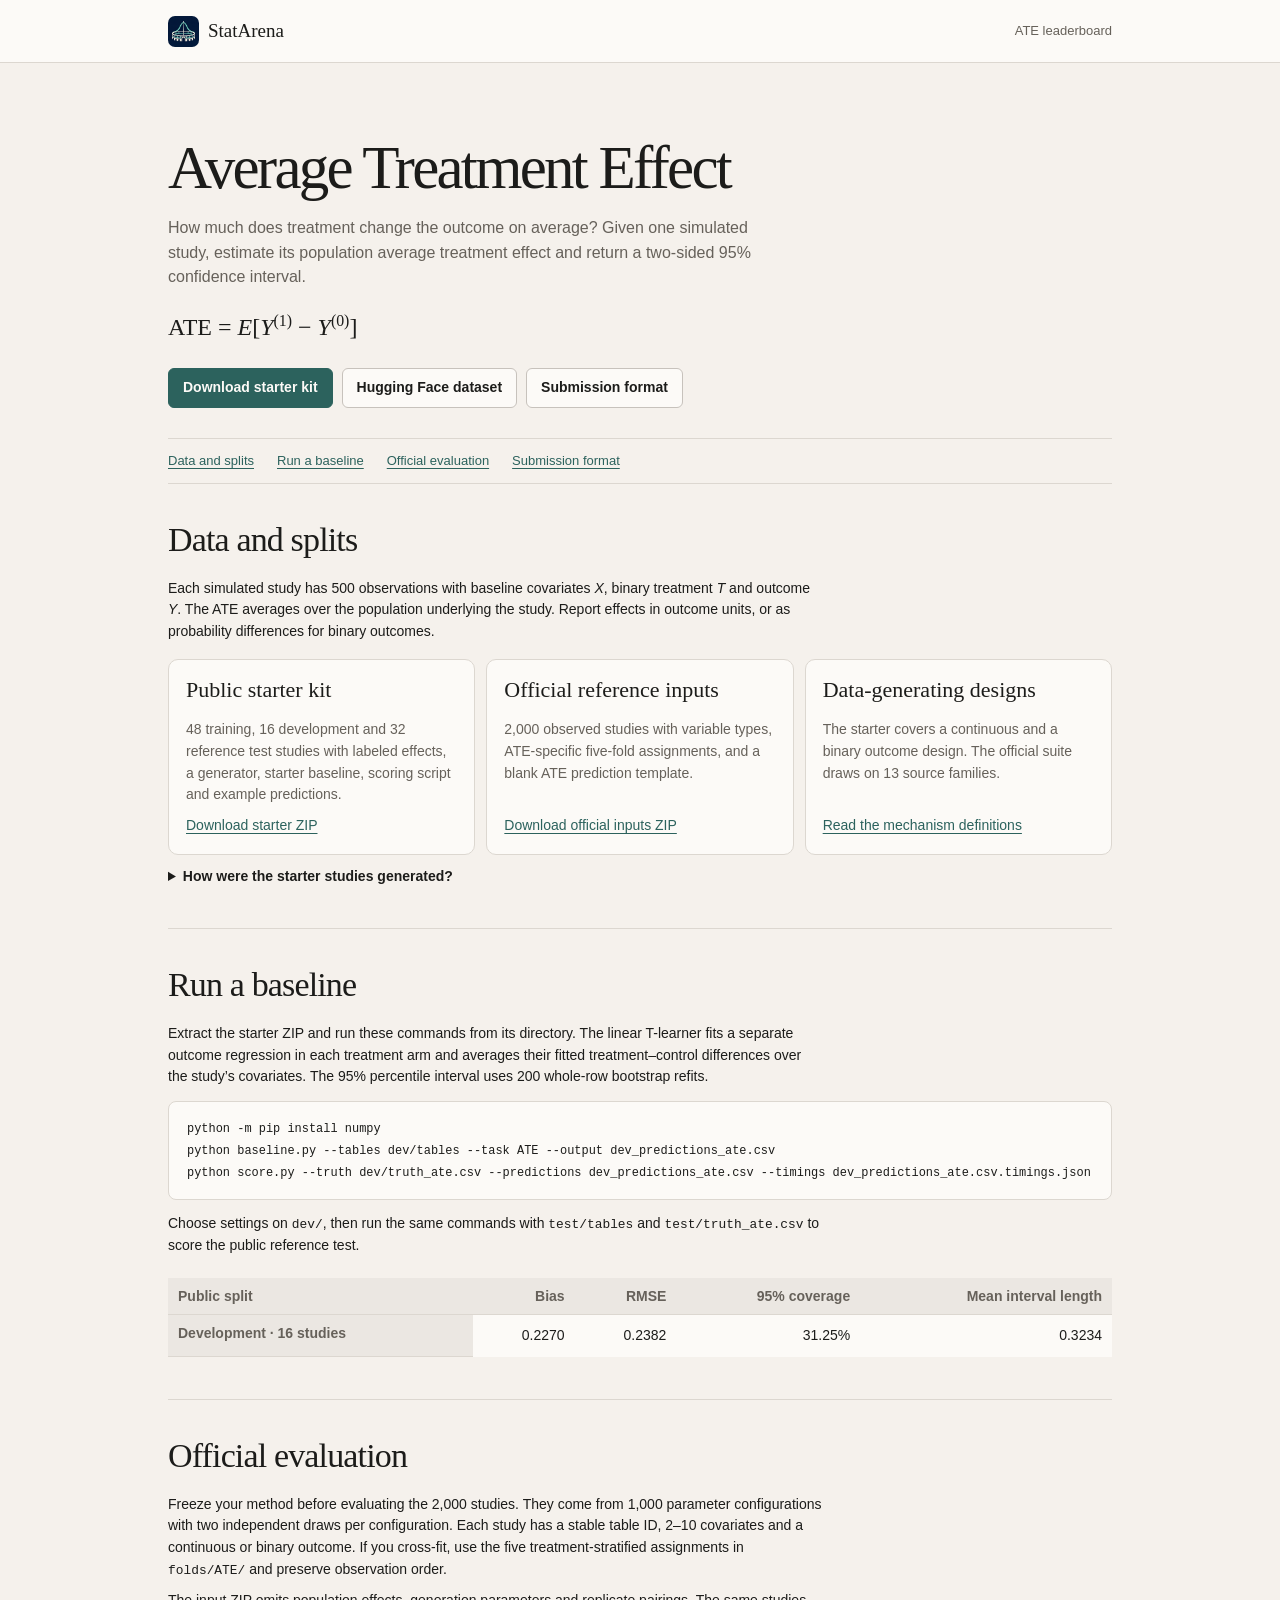
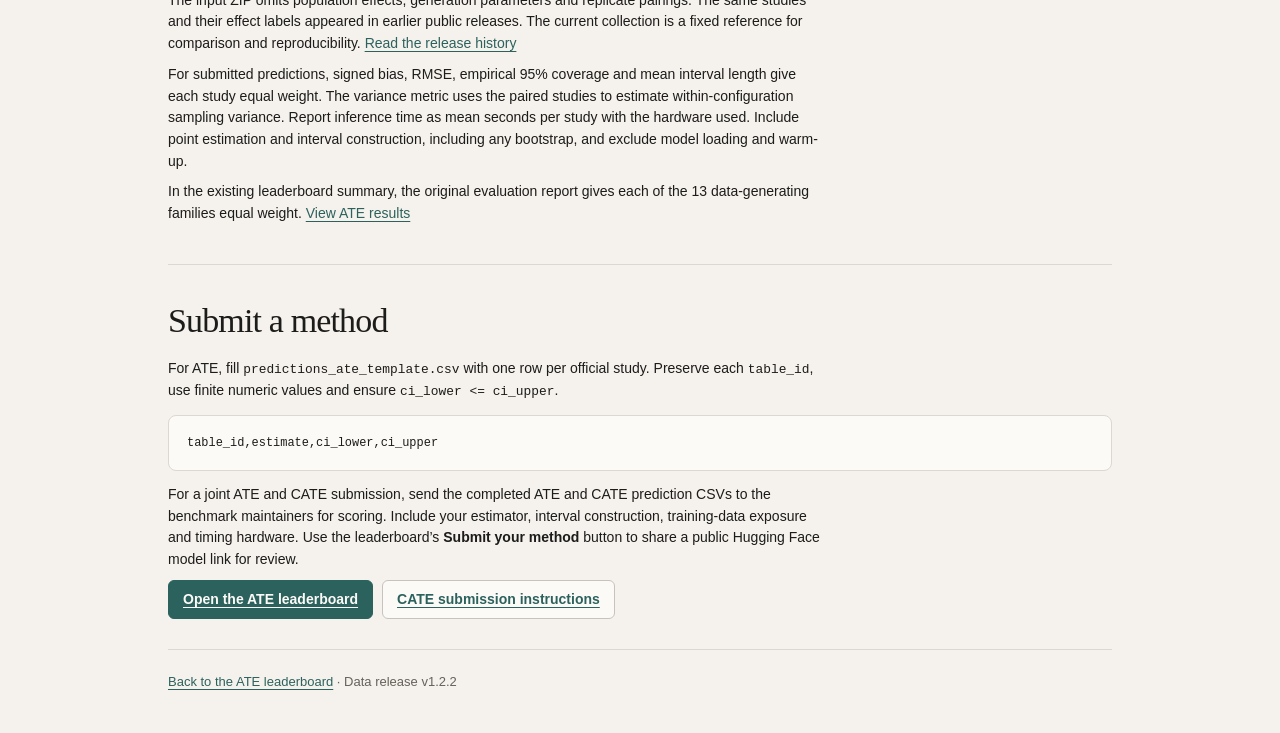
==== ate/index.html @ f017ca14 "Add benchmark cards for five StatArena domains" ====
<!doctype html>
<html lang="en">
<head>
<meta charset="utf-8"><meta name="viewport" content="width=device-width,initial-scale=1">
<meta name="description" content="StatArena benchmark card for Average Treatment Effect estimation. Download the data, run the starter baseline and prepare predictions for review.">
<title>Average Treatment Effect · Benchmark card · StatArena</title>
<link rel="icon" href="../assets/statsarena-logo.webp">
<link rel="stylesheet" href="../assets/site.css"><link rel="stylesheet" href="../mediation/card.css">
<script>try{const t=localStorage.getItem('statsarena-theme-editorial');document.documentElement.dataset.theme=t||(matchMedia('(prefers-color-scheme:dark)').matches?'dark':'light')}catch(e){}</script>
</head>
<body class="track-page">
<header><div class="wrap"><a class="track-brand" href="../"><img src="../assets/statsarena-logo.webp" alt="">StatArena</a><a class="back" href="../#domain=ate">ATE leaderboard</a></div></header>
<main class="wrap">
<section class="track-hero">
<h1>Average Treatment Effect</h1>
<p>How much does treatment change the outcome on average? Given one simulated study, estimate its population average treatment effect and return a two-sided 95% confidence interval.</p>
<span class="target-formula" aria-label="Average treatment effect equals the expected difference between potential outcomes under treatment and control">ATE = <i>E</i>[<i>Y</i><sup>(1)</sup> − <i>Y</i><sup>(0)</sup>]</span>
<div class="track-actions"><a class="primary" href="https://huggingface.co/datasets/fuyao11/StatsInference-Arena-ATE-CATE/resolve/v1.2.2/ate-cate-starter-v1.zip">Download starter kit</a><a href="https://huggingface.co/datasets/fuyao11/StatsInference-Arena-ATE-CATE/tree/v1.2.2">Hugging Face dataset</a><a href="#submit">Submission format</a></div>
</section>
<nav aria-label="Benchmark card sections"><a href="#data">Data and splits</a><a href="#run">Run a baseline</a><a href="#evaluation">Official evaluation</a><a href="#submit">Submission format</a></nav>

<section id="data" class="track-section"><h2>Data and splits</h2>
<p>Each simulated study has 500 observations with baseline covariates <i>X</i>, binary treatment <i>T</i> and outcome <i>Y</i>. The ATE averages over the population underlying the study. Report effects in outcome units, or as probability differences for binary outcomes.</p>
<div class="datasets">
<article><h3>Public starter kit</h3><p>48 training, 16 development and 32 reference test studies with labeled effects, a generator, starter baseline, scoring script and example predictions.</p><a href="https://huggingface.co/datasets/fuyao11/StatsInference-Arena-ATE-CATE/resolve/v1.2.2/ate-cate-starter-v1.zip">Download starter ZIP</a></article>
<article><h3>Official reference inputs</h3><p>2,000 observed studies with variable types, ATE-specific five-fold assignments, and a blank ATE prediction template.</p><a href="https://huggingface.co/datasets/fuyao11/StatsInference-Arena-ATE-CATE/resolve/v1.2.2/ate-cate-official-inputs-v1.zip">Download official inputs ZIP</a></article>
<article><h3>Data-generating designs</h3><p>The starter covers a continuous and a binary outcome design. The official suite draws on 13 source families.</p><a href="https://huggingface.co/datasets/fuyao11/StatsInference-Arena-ATE-CATE/blob/v1.2.2/DGP.md">Read the mechanism definitions</a></article>
</div>
<details><summary>How were the starter studies generated?</summary>
<p>The starter adapts Nie–Wager Setup A and a Benkeser et al. design. Train, development and test use disjoint parameter configurations. Each configuration yields two independently sampled tables and shares a fixed CATE query across the pair.</p>
</details>
</section>

<section id="run" class="track-section"><h2>Run a baseline</h2>
<p>Extract the starter ZIP and run these commands from its directory. The linear T-learner fits a separate outcome regression in each treatment arm and averages their fitted treatment–control differences over the study’s covariates. The 95% percentile interval uses 200 whole-row bootstrap refits.</p>
<pre><code>python -m pip install numpy
python baseline.py --tables dev/tables --task ATE --output dev_predictions_ate.csv
python score.py --truth dev/truth_ate.csv --predictions dev_predictions_ate.csv --timings dev_predictions_ate.csv.timings.json</code></pre>
<p>Choose settings on <code>dev/</code>, then run the same commands with <code>test/tables</code> and <code>test/truth_ate.csv</code> to score the public reference test.</p>
<div class="grid-scroll"><table class="metrics"><caption class="sr-only">Expected starter baseline scores for ATE</caption>
<thead><tr><th scope="col">Public split</th><th scope="col">Bias</th><th scope="col">RMSE</th><th scope="col">95% coverage</th><th scope="col">Mean interval length</th></tr></thead>
<tbody><tr><th scope="row">Development · 16 studies</th><td>0.2270</td><td>0.2382</td><td>31.25%</td><td>0.3234</td></tr></tbody>
</table></div>
</section>

<section id="evaluation" class="track-section"><h2>Official evaluation</h2>
<p>Freeze your method before evaluating the 2,000 studies. They come from 1,000 parameter configurations with two independent draws per configuration. Each study has a stable table ID, 2–10 covariates and a continuous or binary outcome. If you cross-fit, use the five treatment-stratified assignments in <code>folds/ATE/</code> and preserve observation order.</p>
<p>The input ZIP omits population effects, generation parameters and replicate pairings. The same studies and their effect labels appeared in earlier public releases. The current collection is a fixed reference for comparison and reproducibility. <a href="https://huggingface.co/datasets/fuyao11/StatsInference-Arena-ATE-CATE/blob/v1.1/README.md">Read the release history</a></p>
<p>For submitted predictions, signed bias, RMSE, empirical 95% coverage and mean interval length give each study equal weight. The variance metric uses the paired studies to estimate within-configuration sampling variance. Report inference time as mean seconds per study with the hardware used. Include point estimation and interval construction, including any bootstrap, and exclude model loading and warm-up.</p>
<p>In the existing leaderboard summary, the original evaluation report gives each of the 13 data-generating families equal weight. <a href="../#domain=ate">View ATE results</a></p>
</section>

<section id="submit" class="track-section"><h2>Submit a method</h2>
<p>For ATE, fill <code>predictions_ate_template.csv</code> with one row per official study. Preserve each <code>table_id</code>, use finite numeric values and ensure <code>ci_lower &lt;= ci_upper</code>.</p>
<pre><code>table_id,estimate,ci_lower,ci_upper</code></pre>
<p>For a joint ATE and CATE submission, send the completed ATE and CATE prediction CSVs to the benchmark maintainers for scoring. Include your estimator, interval construction, training-data exposure and timing hardware. Use the leaderboard’s <strong>Submit your method</strong> button to share a public Hugging Face model link for review.</p>
<div class="track-actions"><a class="primary" href="../#domain=ate">Open the ATE leaderboard</a><a href="../cate/#submit">CATE submission instructions</a></div>
</section>
<div class="track-foot"><a href="../#domain=ate">Back to the ATE leaderboard</a> · Data release v1.2.2</div>
</main>
</body></html>
---- assets/site.css ----
/* Arena-inspired editorial layout. StatsArena's own logo and benchmark only.
   Type substitutes: Source Serif 4 / Inter / IBM Plex Mono; no licensed Arena fonts redistributed. */
:root{color-scheme:light;--bg:#f5f1ec;--surface:#fcfaf7;--sidebar:#efeae4;--fg:#1c1c1a;--muted:#66615a;--quiet:#8b867e;--line:#dcd7d0;--line-strong:#c7c2bc;--hover:#ebe7e2;--accent:#2c625d;--accent-soft:#e2ece6;--pfn:#267a73;--classical:#a56a28;--yellow:#f2c306;--pfn-soft:#e2ece6;--classical-soft:#f2e6d5;--display:'Source Serif 4',Georgia,'Times New Roman',serif;--body:'Inter','Helvetica Neue',Arial,sans-serif;--mono:'IBM Plex Mono',Consolas,monospace;--sidebar-w:236px}
:root[data-theme=dark]{color-scheme:dark;--bg:#1c1c1a;--surface:#252421;--sidebar:#22211f;--fg:#f5f1ec;--muted:#c7c2bc;--quiet:#aaa49b;--line:#403c38;--line-strong:#66615a;--hover:#35322e;--accent:#80b8aa;--accent-soft:#2d433c;--pfn:#58b6a9;--classical:#e8b776;--pfn-soft:#2d433c;--classical-soft:#453b2c}
*{box-sizing:border-box}html{scroll-behavior:smooth;scroll-padding-top:80px}body{margin:0;background:var(--bg);color:var(--fg);font:14px/1.55 var(--body);-webkit-font-smoothing:antialiased}button,input,select{font:inherit;color:inherit}button,a,input,select{-webkit-tap-highlight-color:transparent}button{cursor:pointer;border:0;background:none}button:disabled{cursor:not-allowed;opacity:.4}a{color:inherit;text-decoration:none}a:hover{text-decoration:underline;text-underline-offset:4px}h1,h2,h3,p{margin:0}h1,h2,h3{font-weight:500}h1,h2{font-family:var(--display)}[hidden]{display:none!important}:focus-visible{outline:2px solid var(--accent);outline-offset:4px}.sr-only{position:absolute;width:1px;height:1px;padding:0;margin:-1px;overflow:hidden;clip:rect(0,0,0,0);white-space:nowrap;border:0}.skip{position:fixed;top:-100px;left:18px;background:var(--fg);color:var(--bg);padding:10px 16px;z-index:200}.skip:focus{top:12px}.muted{color:var(--quiet)}.num{font-family:var(--mono);font-variant-numeric:tabular-nums}.sidebar{position:fixed;inset:0 auto 0 0;width:var(--sidebar-w);z-index:40;background:var(--sidebar);border-right:1px solid var(--line);display:flex;flex-direction:column;overflow-y:auto;padding:24px 16px 16px}.brand{display:flex;align-items:center;gap:10px;padding:0 4px 26px;font-family:var(--display);font-size:26px;font-weight:500;letter-spacing:-1.1px;line-height:1.05}.brand:hover{text-decoration:none}.brand-logo{border-radius:7px;flex-shrink:0;object-fit:contain}.brand small{display:block;font:9px/1.4 var(--body);color:var(--muted);letter-spacing:.05px;margin-top:7px;white-space:nowrap}.side-home{display:flex;align-items:center;gap:10px;border:1px solid var(--line-strong);background:var(--surface);border-radius:6px;padding:11px 12px;margin:0 0 25px;font-size:13px;font-weight:500}.side-home>span{margin-left:auto}.side-home svg{width:17px;height:17px;stroke:currentColor;fill:none;stroke-width:1.5;stroke-linecap:round}.nav-caption{display:flex;justify-content:space-between;padding:0 12px;font:10px var(--mono);letter-spacing:.06em;color:var(--quiet);margin-bottom:13px}.nav-caption>span{color:var(--muted)}#tabs{display:flex;flex-direction:column;gap:3px}.tab{position:relative;text-align:left;display:block;width:100%;padding:10px 12px;font-size:12px;font-weight:450;line-height:1.5;border-radius:5px;transition:background .15s,color .15s}.tab small{display:none}.tab:hover{background:var(--hover)}.tab.on{background:var(--hover);font-weight:600}.tab.on::before{content:'';position:absolute;top:10px;bottom:10px;left:0;width:2px;background:var(--fg)}.sidebar-bottom{margin-top:auto;padding-top:32px}.sidebar-bottom>a{display:flex;justify-content:space-between;font-size:11px;padding:10px 12px;color:var(--muted)}.sidebar-foot{border-top:1px solid var(--line);margin:17px 12px 0;padding-top:13px;display:flex;flex-direction:column;gap:3px;font-size:10px;color:var(--quiet)}.sidebar-foot>span:first-child{font-family:var(--display);font-size:14px;color:var(--fg)}.page{margin-left:var(--sidebar-w)}.topbar{height:62px;border-bottom:1px solid var(--line);display:flex;align-items:center;justify-content:space-between;padding:0 38px;background:var(--bg);gap:14px}.topbar-left{display:flex;gap:12px;align-items:center;font-size:12px}.breadcrumb-sep{color:var(--line-strong)}.topbar-actions{display:flex;gap:18px;align-items:center}.theme-toggle{font-size:21px;padding:5px 8px;color:var(--muted);line-height:1}.share-button{border:1px solid var(--fg);color:var(--bg);background:var(--fg);border-radius:4px;padding:6px 12px;font-size:11px;display:flex;gap:18px}.menu-button{display:none}.content{max-width:1356px;padding:0 38px;margin:auto}.page-heading{display:flex;align-items:center;justify-content:space-between;gap:30px;padding:43px 0 31px}.eyebrow,.section-label{font:10px var(--mono);letter-spacing:.075em;color:var(--quiet)}.page-heading h1{font-size:clamp(37px,3.65vw,52px);font-weight:400;line-height:1.08;letter-spacing:-1.8px;margin:14px 0 18px}.page-heading h1 em{font-weight:400}.page-heading p{font-size:13px;color:var(--muted);line-height:1.8}.scope-stat{border-left:1px solid var(--line-strong);padding:2px 0 2px 25px;flex:0 0 200px}.scope-stat strong{display:block;font:400 52px/1.15 var(--display);letter-spacing:-2px}.scope-stat>span{font:9px/1.9 var(--mono);color:var(--muted);letter-spacing:.04em}.stat-divider{height:1px;width:34px;background:var(--line-strong);margin:15px 0 11px}.release-bar{display:flex;flex-wrap:wrap;align-items:center;gap:8px 12px;border-top:1px solid var(--line);border-bottom:1px solid var(--line);padding:11px 0;font-size:11px;color:var(--muted)}.release-bar strong{font:500 9px var(--mono);letter-spacing:.035em;color:var(--fg)}.release-square{width:7px;height:7px;background:var(--yellow)}.domain-heading{display:flex;align-items:center;justify-content:space-between;gap:20px;padding:29px 0 8px}.domain-heading h2{font-size:32px;font-weight:400;line-height:1.25;letter-spacing:-.8px;margin-top:5px}.domain-heading p{font-size:12px;color:var(--muted);margin-top:7px}.text-link{font-size:11px;white-space:nowrap}.text-link span{margin-left:12px}.suite-info{font-size:10px;color:var(--quiet);display:flex;flex-wrap:wrap;gap:8px 22px}.suite-info b{font-weight:500;color:var(--fg);margin-left:5px}.view-bar{display:flex;align-items:center;gap:14px;margin:19px 0 16px;flex-wrap:wrap}.chips{display:flex;gap:3px;flex-wrap:wrap}.chip{font-size:11px;padding:6px 12px;border:1px solid transparent;border-radius:4px;color:var(--muted);line-height:1.5}.chip:hover{background:var(--hover);color:var(--fg)}.chip.on{background:var(--fg);color:var(--bg);border-color:var(--fg)}.view-note{margin-left:auto;font:9px var(--mono);color:var(--quiet)}#suite-label{font-size:11px;color:var(--muted)}select{border:1px solid var(--line-strong);border-radius:4px;background:var(--surface);padding:5px;max-width:240px}.overview-grid{display:grid;grid-template-columns:1fr 1fr;gap:16px}.card{min-width:0;border:1px solid var(--line);border-radius:6px;background:var(--surface);display:flex;flex-direction:column;padding:17px 19px 12px}.card-head{display:flex;align-items:baseline;justify-content:space-between;gap:10px;flex-wrap:wrap}.card-head h3{font-family:var(--display);font-size:21px;line-height:1.2;font-weight:400;letter-spacing:-.3px}.card-sub{font-size:10px;color:var(--quiet)}.card-body{min-height:141px;display:flex;flex-direction:column;justify-content:center;flex:1}.card-empty{display:flex;flex-direction:column;align-items:center;justify-content:center;text-align:center;padding:22px 10px 19px;min-height:141px}.empty-icon{display:flex;justify-content:center;align-items:center;margin-bottom:11px;color:var(--quiet)}.empty-icon svg{width:23px;height:23px}.card-empty strong{font-weight:450;font-size:12px;color:var(--muted)}.card-empty p{font-size:10px;line-height:1.65;color:var(--quiet);margin-top:5px;max-width:285px}.card-bottom{border-top:1px solid var(--line);padding-top:10px;display:flex;align-items:center;justify-content:space-between;gap:8px;flex-wrap:wrap;font-size:9px;color:var(--quiet)}.card-bottom>a{color:var(--fg);font-size:10px}.legend{display:flex;gap:12px;flex-wrap:wrap}.legend span{display:inline-flex;gap:5px;align-items:center}.legend i{display:inline-block;width:6px;height:6px;border-radius:1px}.id-dot,.pfn-dot{background:var(--pfn)}.ood-dot,.classical-dot{background:var(--classical)}.top-row{display:grid;grid-template-columns:20px 1fr auto;gap:9px;align-items:center;border-bottom:1px solid var(--line);padding:8px 0;font-size:11px}.top-row .rank{font-family:var(--mono);color:var(--quiet);font-size:10px}.split-title{color:var(--muted);font:10px var(--mono);margin:8px 0}.comparison-row{display:grid;grid-template-columns:1fr 90px 90px;gap:10px;border-bottom:1px solid var(--line);padding:8px 0;font-size:11px}.comparison-row>.num{text-align:right}.chart{width:100%;height:auto;display:block}svg text{fill:var(--muted);font:10px var(--mono)}svg .gridl{stroke:var(--line);stroke-width:1}svg .axis{stroke:var(--line-strong);stroke-width:1}.fam{display:inline-block;font-size:8px;padding:1px 5px;border-radius:3px;margin-left:7px;font-weight:500;vertical-align:middle}.fam.pfn{color:var(--pfn);background:var(--pfn-soft)}.fam.classical{color:var(--classical);background:var(--classical-soft)}.tbl-sec{padding:32px 0 26px}.tbl-head{display:flex;align-items:center;justify-content:space-between;gap:15px}.tbl-head h2{font-size:26px;line-height:1.2;letter-spacing:-.6px;margin-top:7px;font-weight:400}.export{border:1px solid var(--line-strong);border-radius:4px;font-size:10px;padding:7px 10px;white-space:nowrap}.table-controls{display:flex;align-items:center;justify-content:space-between;gap:14px;padding:16px 0 12px}.search{border:1px solid var(--line);background:var(--surface);border-radius:4px;padding:6px 9px;display:flex;align-items:center;gap:8px;max-width:200px}.search svg{width:13px;height:13px;stroke:var(--quiet);fill:none;stroke-width:1.5}.search input{font-size:11px;border:0;outline:none;min-width:0;width:145px;background:none}.search:focus-within{border-color:var(--accent)}.tbl-wrap{border:1px solid var(--line);border-radius:5px;overflow:auto;background:var(--surface)}table{border-collapse:collapse;width:100%;min-width:820px}th,td{padding:13px 14px;text-align:left;white-space:nowrap;border-bottom:1px solid var(--line);font-size:11px}th{background:var(--hover);font:500 10px var(--body);color:var(--muted)}th button{padding:0;color:inherit;text-align:inherit;font:inherit}th.sorted{color:var(--fg)}th .arrow{margin-left:6px}.r{text-align:right}td.num{font-size:10px}tbody tr:last-child td{border-bottom:0}tbody tr:hover{background:var(--bg)}.row-pending{color:var(--quiet)}.row-pending td{height:63px}.group-tag{font:9px var(--mono);border:1px solid var(--line);border-radius:3px;padding:3px 6px}.group-tag.id{color:var(--pfn)}.group-tag.ood{color:var(--classical)}.mname{font-weight:500}.org{display:block;font-size:9px;color:var(--quiet);margin-top:3px}.table-note{font-size:10px;color:var(--muted);margin-top:12px;max-width:90ch}.registry-row{display:flex;gap:12px;flex-wrap:wrap;align-items:center;font-size:10px;margin-top:13px}.registry-row span{color:var(--quiet)}.registry-row a{text-decoration:underline;text-underline-offset:3px}.swipe-hint{display:none}.method{padding:31px 0;border-top:1px solid var(--line)}.method-heading h2{font-size:29px;font-weight:400;letter-spacing:-.7px;margin:7px 0}.method-heading>p{font-size:12px;color:var(--muted)}.method-grid{display:grid;grid-template-columns:repeat(3,1fr);gap:27px;margin-top:24px}.method-grid article{border-left:1px solid var(--line-strong);padding-left:16px}.method-no{font:10px var(--mono);color:var(--quiet)}.method h3{font-size:13px;font-weight:500;margin:8px 0}.method article p{font-size:11px;line-height:1.8;color:var(--muted)}footer{display:flex;align-items:center;justify-content:space-between;gap:15px;border-top:1px solid var(--line);padding:21px 0 28px;font-size:10px;color:var(--muted)}.footer-brand{display:flex;align-items:center;gap:8px;font:17px var(--display);color:var(--fg)}.footer-brand img{border-radius:4px}.toast{position:fixed;bottom:25px;left:50%;transform:translateX(-50%);padding:12px 20px;background:var(--fg);color:var(--bg);border-radius:5px;max-width:90vw;z-index:100;font-size:12px}.scrim{position:fixed;inset:0;background:#0007;z-index:45}.noscript{margin:24px 24px 24px calc(var(--sidebar-w) + 24px);padding:20px;border:1px solid var(--line)}
@media(min-width:1700px){.content{padding:0 55px}.page-heading{padding-top:55px}.page-heading h1{font-size:58px}.card-body,.card-empty{min-height:167px}}
@media(max-width:1100px){:root{--sidebar-w:212px}.sidebar{padding-inline:12px}.content{padding:0 25px}.topbar{padding:0 25px}.scope-stat{flex-basis:155px;padding-left:20px}.page-heading h1{font-size:41px}.brand{font-size:24px}.brand-logo{width:37px;height:37px}.brand small{font-size:8px}.card-head h3{font-size:19px}.card{padding:15px 15px 11px}.card-bottom{font-size:8px}}
@media(max-width:860px){:root{--sidebar-w:236px}.sidebar{transform:translateX(-100%);transition:transform .18s ease;z-index:50;padding:22px 16px}.sidebar.open{transform:translateX(0)}.page{margin-left:0}.menu-button{display:block;font-size:17px;padding:5px 8px 5px 0}.topbar{padding:0 22px;height:58px}.content{padding:0 22px}.topbar-left{font-size:11px;gap:9px}.topbar-actions{gap:9px}.page-heading{padding:29px 0 24px}.page-heading h1{font-size:43px}.scope-stat{flex-basis:155px}.swipe-hint{display:block;font-size:9px;color:var(--quiet);margin:0 0 9px}.noscript{margin:20px}.brand{font-size:26px}.brand-logo{width:42px;height:42px}.brand small{font-size:9px}}
@media(max-width:560px){.content{padding:0 17px}.topbar{padding:0 17px}.topbar-left>.muted,.breadcrumb-sep{display:none}.page-heading{display:block}.page-heading h1{font-size:38px;letter-spacing:-1.4px;line-height:1.12;margin-top:12px}.page-heading p{font-size:12px}.desktop-break{display:none}.scope-stat{display:none}.eyebrow,.section-label{font-size:9px}.release-bar{gap:6px 9px;font-size:10px}.release-bar #release-description{width:100%;padding-left:16px}.domain-heading{padding-top:24px;align-items:flex-start}.domain-heading h2{font-size:28px}.domain-heading p{font-size:11px}.text-link{font-size:10px;margin-top:20px}.suite-info{font-size:9px}.overview-grid{grid-template-columns:1fr;gap:12px}.card{padding:17px 17px 12px}.card-body,.card-empty{min-height:132px}.card-head h3{font-size:21px}.card-bottom{font-size:9px}.view-bar{gap:9px}.view-note{font-size:8px}.table-controls{flex-wrap:wrap;gap:10px}.search{max-width:none;width:100%}.search input{width:100%}.tbl-head h2{font-size:24px}.method-grid{grid-template-columns:1fr;gap:20px}.method article p{font-size:12px}.method-heading h2{font-size:28px}footer{flex-wrap:wrap;font-size:9px}footer>span{display:none}}
@media(prefers-reduced-motion:reduce){html{scroll-behavior:auto}*{transition:none!important}}
@media print{.sidebar,.topbar,.view-bar,.table-controls,.export,.scrim{display:none!important}.page{margin:0}.content{max-width:none}.card{break-inside:avoid}body{color:#1c1c1a;background:#fff}.tbl-wrap{overflow:visible}}
---- mediation/card.css ----
.track-page{--max:1040px;margin:0;background:var(--bg);color:var(--fg)}
.track-page .wrap{max-width:var(--max);margin:auto;padding:0 clamp(18px,4vw,48px)}
.track-page header{border-bottom:1px solid var(--line);background:var(--surface)}
.track-page header .wrap{min-height:62px;display:flex;align-items:center;justify-content:space-between;gap:16px}
.track-brand{display:inline-flex;align-items:center;gap:9px;font:500 19px/1.15 var(--display)}
.track-brand img{width:31px;height:31px;border-radius:7px}
.track-page .back{color:var(--muted);font-size:13px}
.track-hero{padding:clamp(38px,6vw,74px) 0 30px}
.track-hero h1{font:500 clamp(36px,6vw,61px)/1.03 var(--display);letter-spacing:-.045em}
.track-hero>p{max-width:68ch;color:var(--muted);font-size:16px;margin:16px 0 19px}
.target-formula{font:24px/1.5 Georgia,serif;display:block;margin:0 0 23px;overflow-wrap:anywhere}
.target-formula sup{font-size:.66em}
.track-actions{display:flex;flex-wrap:wrap;gap:9px;align-items:center}
.track-actions a{border:1px solid var(--line-strong);background:var(--surface);border-radius:6px;padding:8px 14px;font-weight:600}
.track-actions a.primary{background:var(--accent);border-color:var(--accent);color:var(--surface)}
.track-page nav{border-top:1px solid var(--line);border-bottom:1px solid var(--line);display:flex;flex-wrap:wrap;gap:4px 23px;padding:12px 0;font-size:13px}
.track-page nav a,.track-section a,.track-foot a{color:var(--accent);text-decoration:underline;text-underline-offset:3px}
.track-section{padding:30px 0;border-bottom:1px solid var(--line)}
.track-section h2{font-size:clamp(26px,3.5vw,34px);letter-spacing:-.025em;margin-bottom:11px}
.track-section p{max-width:84ch;margin:9px 0}
.track-section h3{font:600 17px/1.35 var(--body);margin:18px 0 6px}
.track-section .datasets{display:grid;grid-template-columns:repeat(3,minmax(0,1fr));gap:11px;margin-top:16px}
.datasets article{background:var(--surface);border:1px solid var(--line);border-radius:10px;padding:17px;display:flex;flex-direction:column;align-items:flex-start}
.datasets h3{margin:0 0 7px;font:500 22px/1.2 var(--display)}
.datasets p{color:var(--muted);font-size:14px;flex:1}.datasets .bytes{font:12px var(--mono);color:var(--quiet);margin-top:5px}
.track-page details{padding:11px 0}.track-page summary{cursor:pointer;font-weight:600}
.track-page ul{margin:8px 0;padding-left:22px}
.track-page li{margin:4px 0}
.track-page pre{padding:16px 18px;border:1px solid var(--line);border-radius:8px;background:var(--surface);overflow-x:auto;font:13px/1.65 var(--mono)}
.track-page code{font-family:var(--mono);font-size:.92em}
.track-page .grid-scroll{overflow-x:auto}
.track-page table{width:100%;min-width:0;border-collapse:collapse;margin:12px 0;background:var(--surface);font-size:14px}
.track-page th,.track-page td{text-align:left;padding:10px;border-bottom:1px solid var(--line);vertical-align:top;white-space:normal;font-size:inherit}
.track-page th{font-weight:600;background:var(--hover)}
.track-page .metrics td:not(:first-child),.track-page .metrics th:not(:first-child){text-align:right}
.track-page .metrics td:not(:first-child){white-space:nowrap}
.study-preview .grid-scroll{max-width:32rem}
.track-page .study-preview table{min-width:25rem;font-variant-numeric:tabular-nums}
.study-preview caption{text-align:left;color:var(--muted);margin-bottom:.4rem}
.track-page .study-preview th,.track-page .study-preview td{text-align:right}
.track-foot{padding:22px 0 42px;color:var(--muted);font-size:13px}
@media(max-width:720px){.track-section .datasets{grid-template-columns:minmax(0,1fr)}.track-section{padding:22px 0}.track-brand{font-size:16px}.track-brand img{width:27px;height:27px}.target-formula{font-size:20px}.track-page table{font-size:13px}.track-page header .wrap{min-height:55px}}
@media(max-width:480px){.track-page th,.track-page td{padding:8px 5px}}
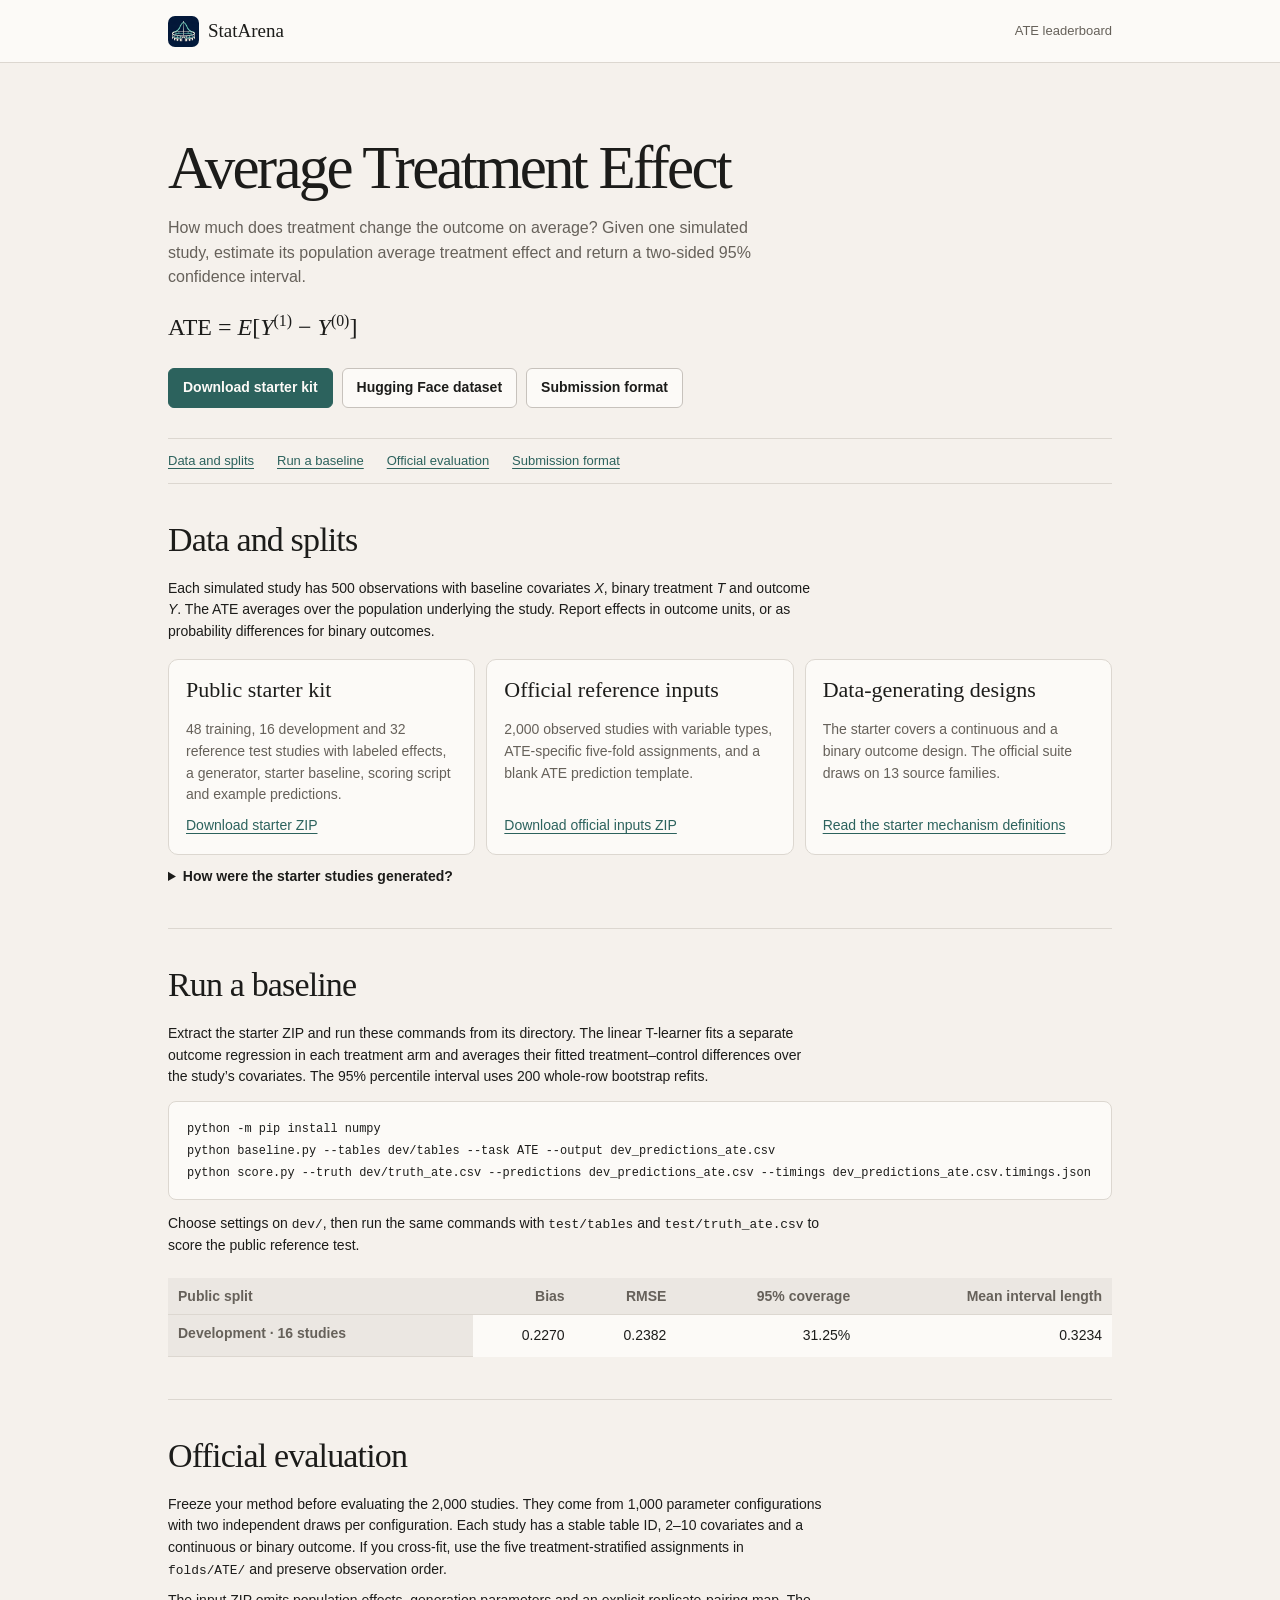
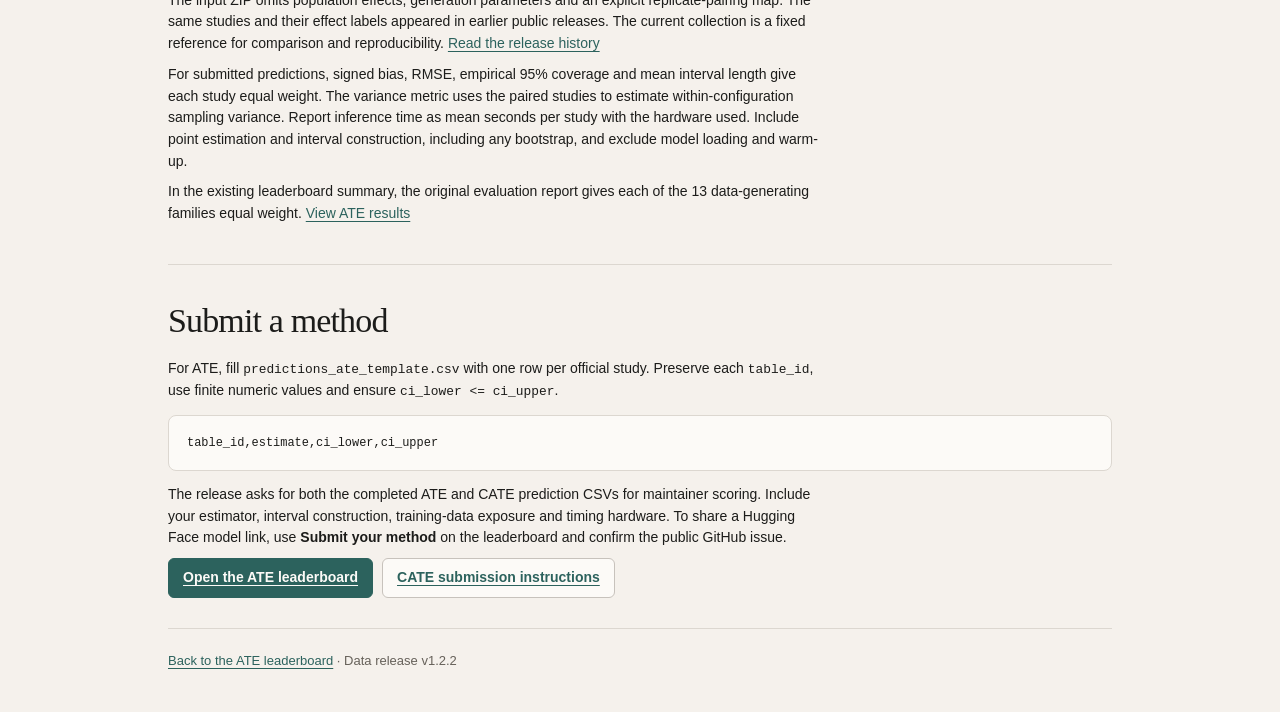
==== commit 16e37d24: "Clarify benchmark card protocols and IV release details" ====
--- a/ate/index.html
+++ b/ate/index.html
@@ -24,7 +24,7 @@
 <div class="datasets">
 <article><h3>Public starter kit</h3><p>48 training, 16 development and 32 reference test studies with labeled effects, a generator, starter baseline, scoring script and example predictions.</p><a href="https://huggingface.co/datasets/fuyao11/StatsInference-Arena-ATE-CATE/resolve/v1.2.2/ate-cate-starter-v1.zip">Download starter ZIP</a></article>
 <article><h3>Official reference inputs</h3><p>2,000 observed studies with variable types, ATE-specific five-fold assignments, and a blank ATE prediction template.</p><a href="https://huggingface.co/datasets/fuyao11/StatsInference-Arena-ATE-CATE/resolve/v1.2.2/ate-cate-official-inputs-v1.zip">Download official inputs ZIP</a></article>
-<article><h3>Data-generating designs</h3><p>The starter covers a continuous and a binary outcome design. The official suite draws on 13 source families.</p><a href="https://huggingface.co/datasets/fuyao11/StatsInference-Arena-ATE-CATE/blob/v1.2.2/DGP.md">Read the mechanism definitions</a></article>
+<article><h3>Data-generating designs</h3><p>The starter covers a continuous and a binary outcome design. The official suite draws on 13 source families.</p><a href="https://huggingface.co/datasets/fuyao11/StatsInference-Arena-ATE-CATE/blob/v1.2.2/DGP.md">Read the starter mechanism definitions</a></article>
 </div>
 <details><summary>How were the starter studies generated?</summary>
 <p>The starter adapts Nie–Wager Setup A and a Benkeser et al. design. Train, development and test use disjoint parameter configurations. Each configuration yields two independently sampled tables and shares a fixed CATE query across the pair.</p>
@@ -45,7 +45,7 @@
 
 <section id="evaluation" class="track-section"><h2>Official evaluation</h2>
 <p>Freeze your method before evaluating the 2,000 studies. They come from 1,000 parameter configurations with two independent draws per configuration. Each study has a stable table ID, 2–10 covariates and a continuous or binary outcome. If you cross-fit, use the five treatment-stratified assignments in <code>folds/ATE/</code> and preserve observation order.</p>
-<p>The input ZIP omits population effects, generation parameters and replicate pairings. The same studies and their effect labels appeared in earlier public releases. The current collection is a fixed reference for comparison and reproducibility. <a href="https://huggingface.co/datasets/fuyao11/StatsInference-Arena-ATE-CATE/blob/v1.1/README.md">Read the release history</a></p>
+<p>The input ZIP omits population effects, generation parameters and an explicit replicate-pairing map. The same studies and their effect labels appeared in earlier public releases. The current collection is a fixed reference for comparison and reproducibility. <a href="https://huggingface.co/datasets/fuyao11/StatsInference-Arena-ATE-CATE/blob/v1.1/README.md">Read the release history</a></p>
 <p>For submitted predictions, signed bias, RMSE, empirical 95% coverage and mean interval length give each study equal weight. The variance metric uses the paired studies to estimate within-configuration sampling variance. Report inference time as mean seconds per study with the hardware used. Include point estimation and interval construction, including any bootstrap, and exclude model loading and warm-up.</p>
 <p>In the existing leaderboard summary, the original evaluation report gives each of the 13 data-generating families equal weight. <a href="../#domain=ate">View ATE results</a></p>
 </section>
@@ -53,7 +53,7 @@
 <section id="submit" class="track-section"><h2>Submit a method</h2>
 <p>For ATE, fill <code>predictions_ate_template.csv</code> with one row per official study. Preserve each <code>table_id</code>, use finite numeric values and ensure <code>ci_lower &lt;= ci_upper</code>.</p>
 <pre><code>table_id,estimate,ci_lower,ci_upper</code></pre>
-<p>For a joint ATE and CATE submission, send the completed ATE and CATE prediction CSVs to the benchmark maintainers for scoring. Include your estimator, interval construction, training-data exposure and timing hardware. Use the leaderboard’s <strong>Submit your method</strong> button to share a public Hugging Face model link for review.</p>
+<p>The release asks for both the completed ATE and CATE prediction CSVs for maintainer scoring. Include your estimator, interval construction, training-data exposure and timing hardware. To share a Hugging Face model link, use <strong>Submit your method</strong> on the leaderboard and confirm the public GitHub issue.</p>
 <div class="track-actions"><a class="primary" href="../#domain=ate">Open the ATE leaderboard</a><a href="../cate/#submit">CATE submission instructions</a></div>
 </section>
 <div class="track-foot"><a href="../#domain=ate">Back to the ATE leaderboard</a> · Data release v1.2.2</div>
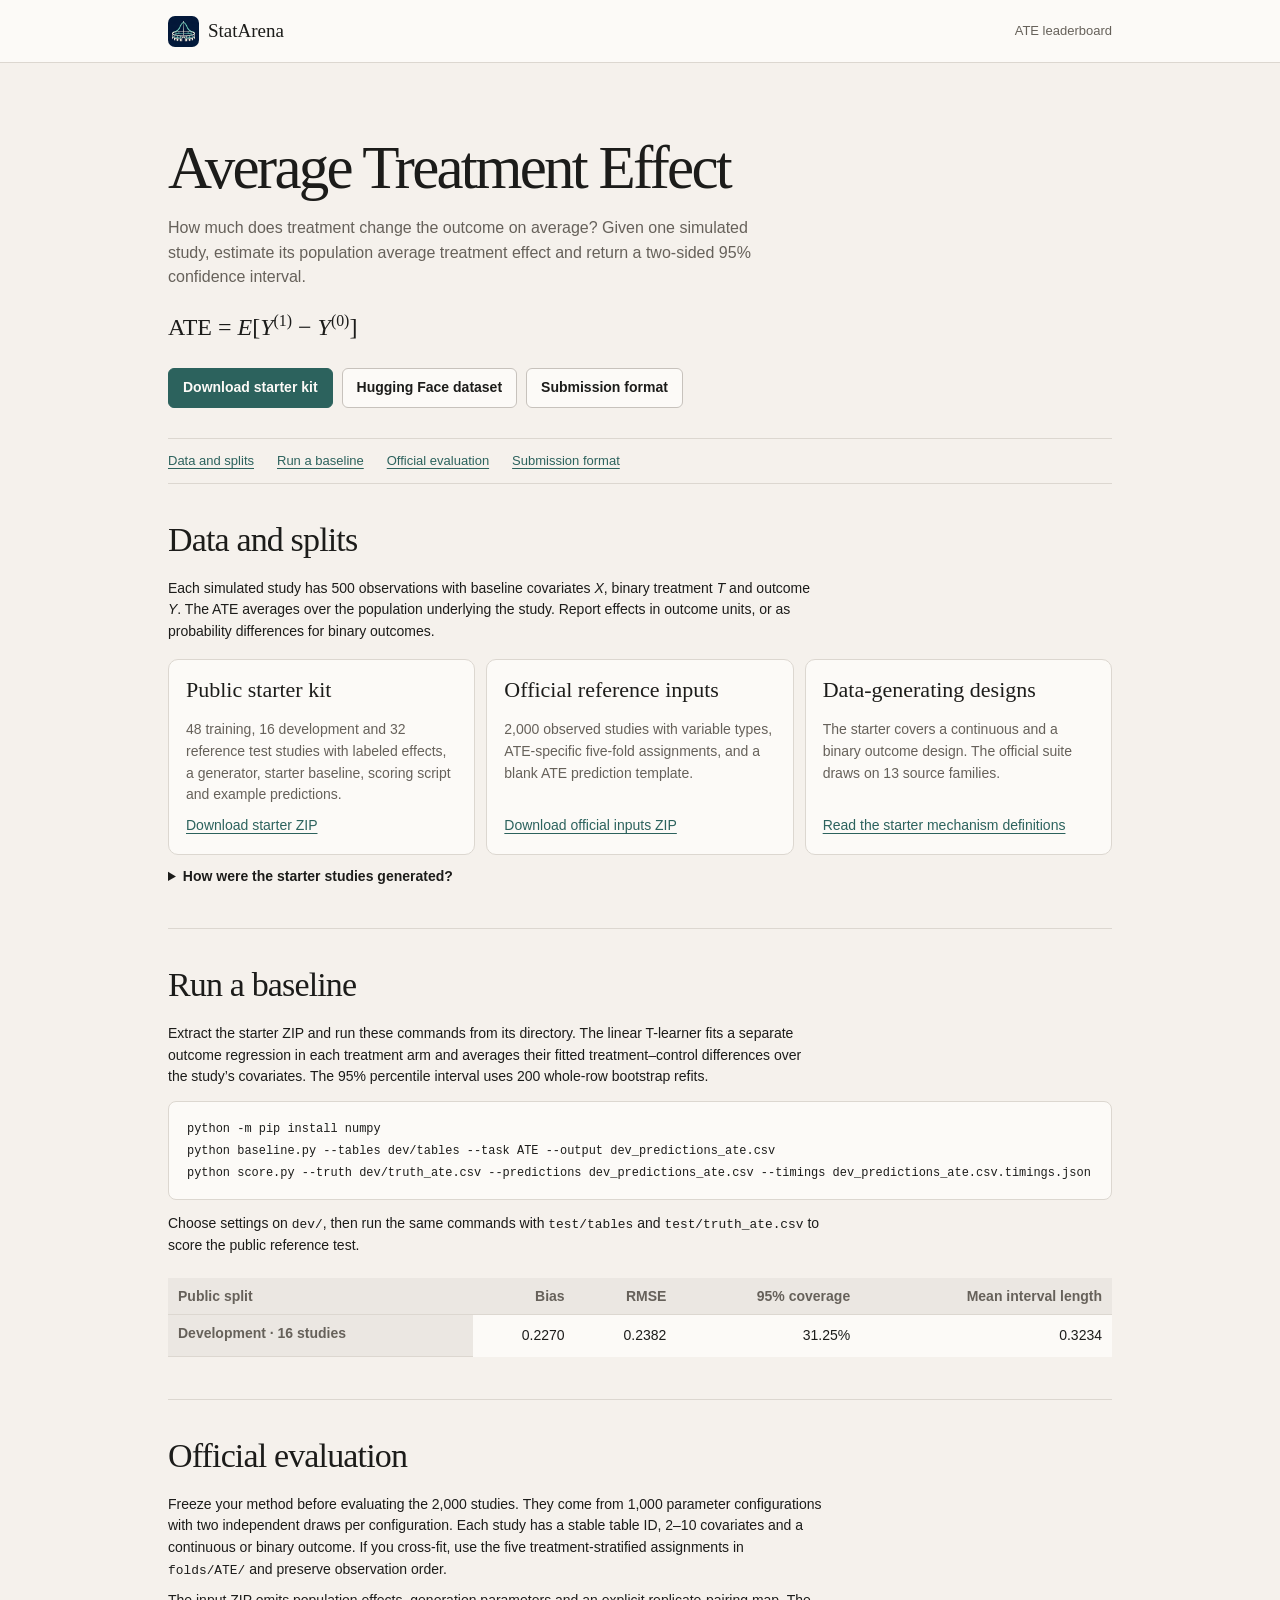
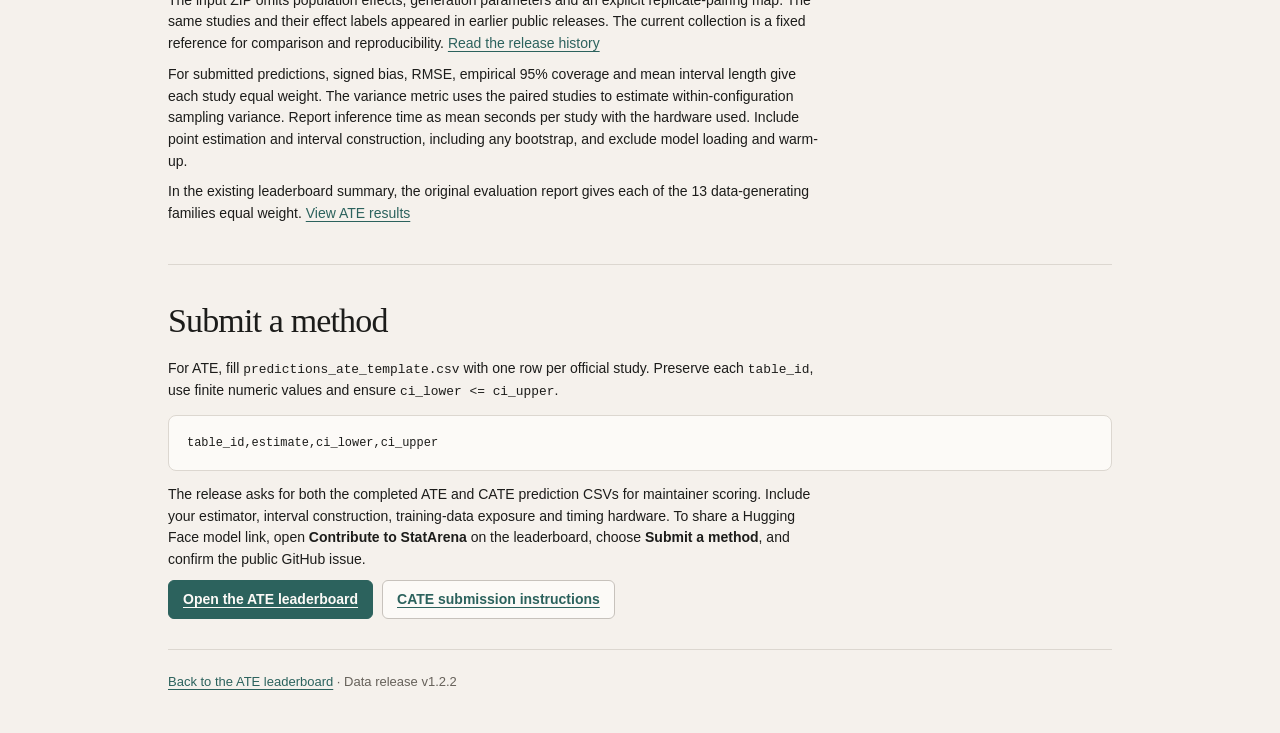
==== commit d764b178: "Add a unified Contribute to StatArena entry point" ====
--- a/ate/index.html
+++ b/ate/index.html
@@ -53,7 +53,7 @@
 <section id="submit" class="track-section"><h2>Submit a method</h2>
 <p>For ATE, fill <code>predictions_ate_template.csv</code> with one row per official study. Preserve each <code>table_id</code>, use finite numeric values and ensure <code>ci_lower &lt;= ci_upper</code>.</p>
 <pre><code>table_id,estimate,ci_lower,ci_upper</code></pre>
-<p>The release asks for both the completed ATE and CATE prediction CSVs for maintainer scoring. Include your estimator, interval construction, training-data exposure and timing hardware. To share a Hugging Face model link, use <strong>Submit your method</strong> on the leaderboard and confirm the public GitHub issue.</p>
+<p>The release asks for both the completed ATE and CATE prediction CSVs for maintainer scoring. Include your estimator, interval construction, training-data exposure and timing hardware. To share a Hugging Face model link, open <strong>Contribute to StatArena</strong> on the leaderboard, choose <strong>Submit a method</strong>, and confirm the public GitHub issue.</p>
 <div class="track-actions"><a class="primary" href="../#domain=ate">Open the ATE leaderboard</a><a href="../cate/#submit">CATE submission instructions</a></div>
 </section>
 <div class="track-foot"><a href="../#domain=ate">Back to the ATE leaderboard</a> · Data release v1.2.2</div>
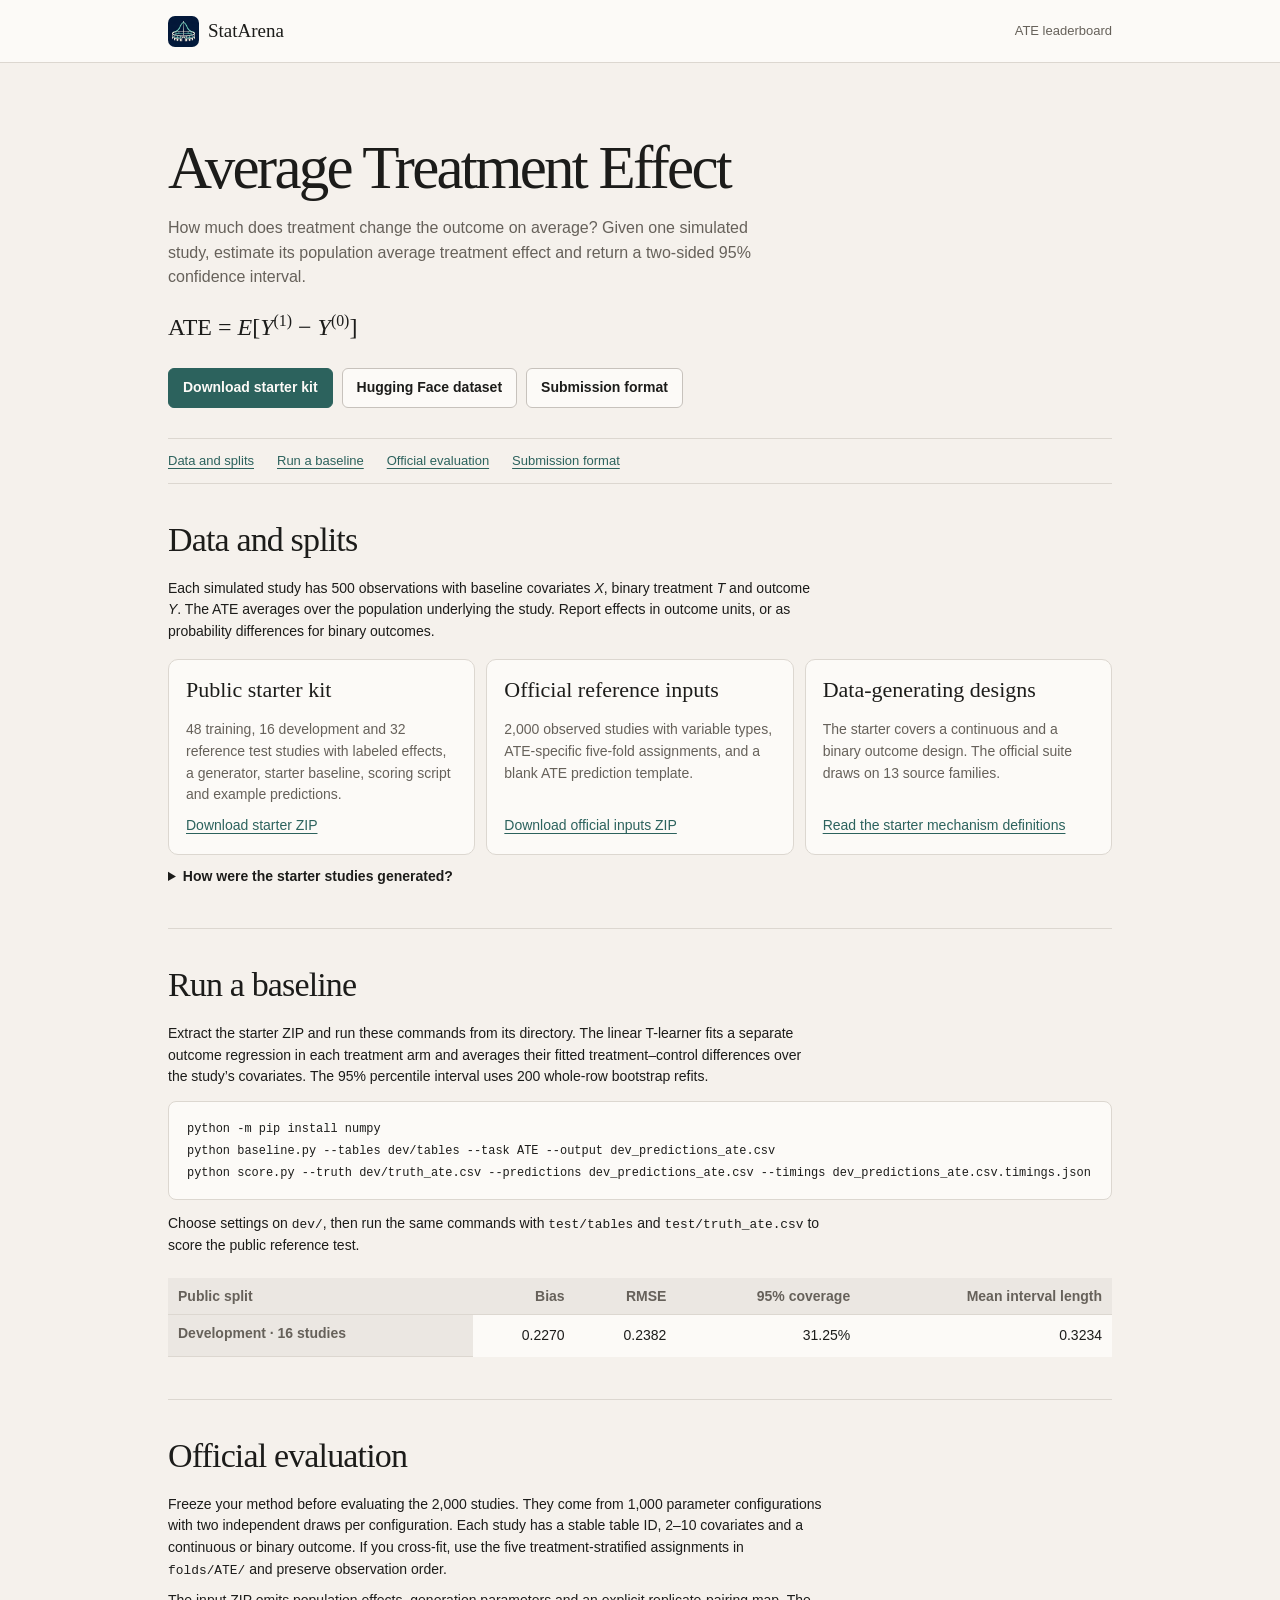
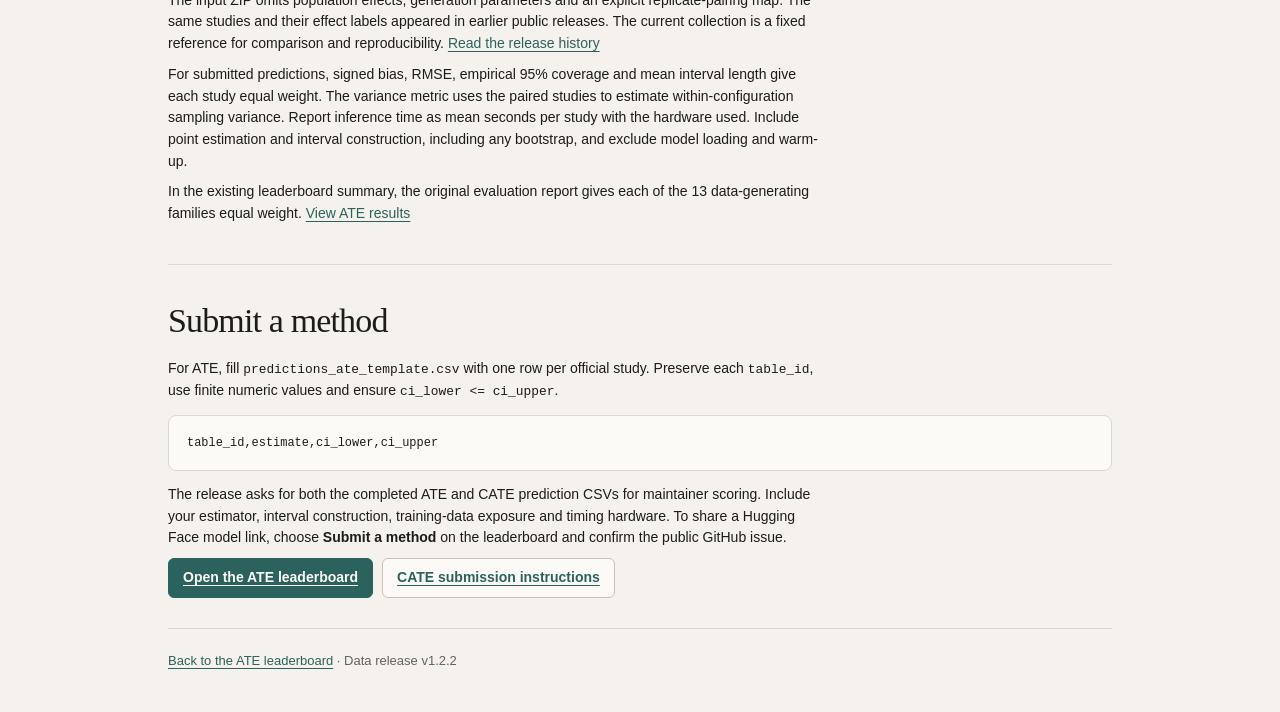
==== commit 5ab11dd0: "Link Contribute to StatArena directly to the GitHub guide" ====
--- a/ate/index.html
+++ b/ate/index.html
@@ -53,7 +53,7 @@
 <section id="submit" class="track-section"><h2>Submit a method</h2>
 <p>For ATE, fill <code>predictions_ate_template.csv</code> with one row per official study. Preserve each <code>table_id</code>, use finite numeric values and ensure <code>ci_lower &lt;= ci_upper</code>.</p>
 <pre><code>table_id,estimate,ci_lower,ci_upper</code></pre>
-<p>The release asks for both the completed ATE and CATE prediction CSVs for maintainer scoring. Include your estimator, interval construction, training-data exposure and timing hardware. To share a Hugging Face model link, open <strong>Contribute to StatArena</strong> on the leaderboard, choose <strong>Submit a method</strong>, and confirm the public GitHub issue.</p>
+<p>The release asks for both the completed ATE and CATE prediction CSVs for maintainer scoring. Include your estimator, interval construction, training-data exposure and timing hardware. To share a Hugging Face model link, choose <strong>Submit a method</strong> on the leaderboard and confirm the public GitHub issue.</p>
 <div class="track-actions"><a class="primary" href="../#domain=ate">Open the ATE leaderboard</a><a href="../cate/#submit">CATE submission instructions</a></div>
 </section>
 <div class="track-foot"><a href="../#domain=ate">Back to the ATE leaderboard</a> · Data release v1.2.2</div>
